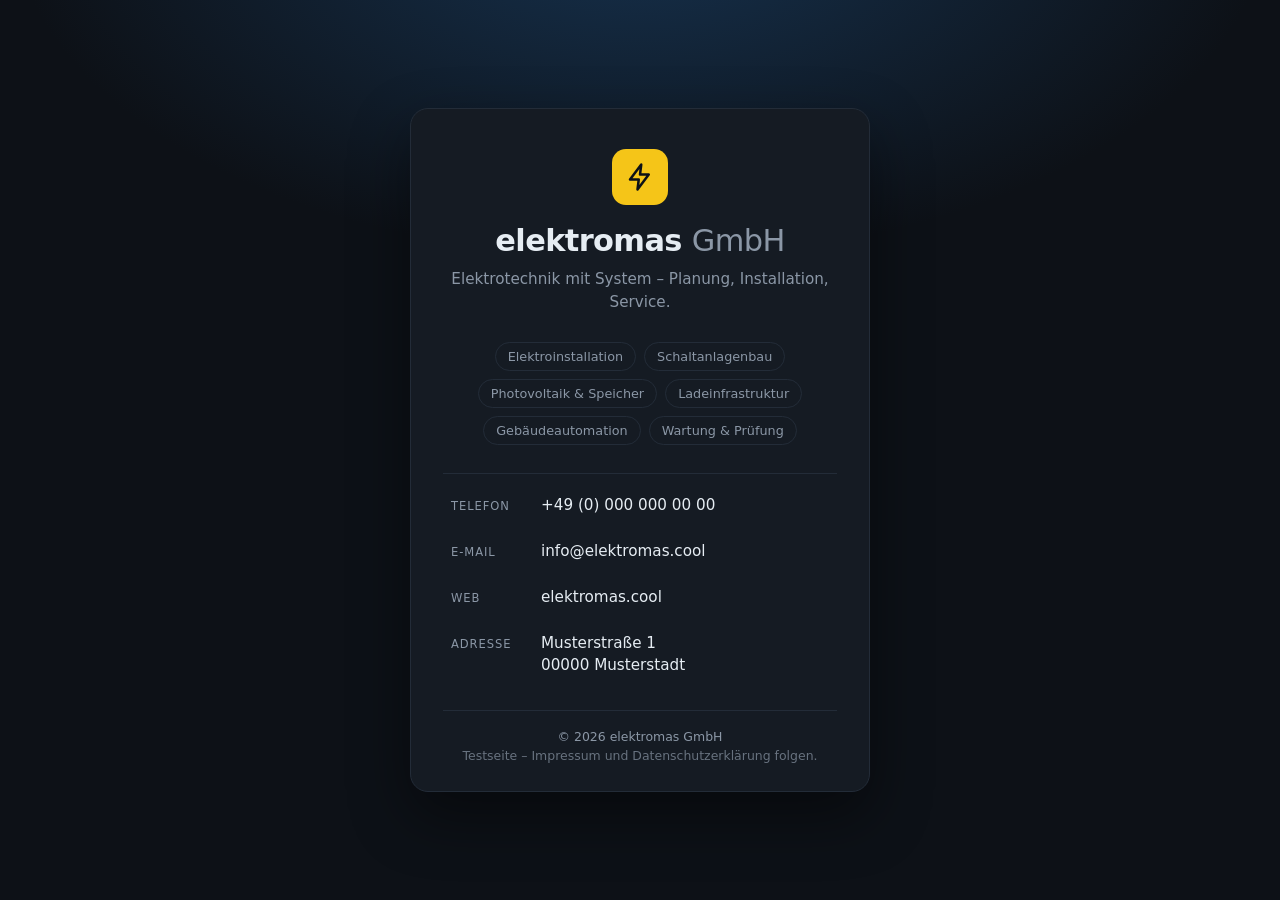
==== index.html @ c464e957 "Visitenkarten-Webseite der elektromas GmbH Statische Einstiegsseite mit Leistungen, Kontaktblock und" ====
<!DOCTYPE html>
<html lang="de">
<head>
  <meta charset="utf-8">
  <meta name="viewport" content="width=device-width, initial-scale=1">
  <title>elektromas GmbH – Elektrotechnik</title>
  <meta name="description" content="elektromas GmbH – Ihr Partner für Elektrotechnik, Installation und Energietechnik.">
  <link rel="icon" href="favicon.svg" type="image/svg+xml">
  <link rel="stylesheet" href="style.css">
</head>
<body>

  <main class="card">

    <header class="card__head">
      <div class="mark" aria-hidden="true">
        <svg viewBox="0 0 24 24" fill="none" stroke="currentColor" stroke-width="2"
             stroke-linecap="round" stroke-linejoin="round">
          <path d="M13 2 4 14h7l-1 8 9-12h-7l1-8z"/>
        </svg>
      </div>
      <h1>elektromas <span>GmbH</span></h1>
      <p class="tagline">Elektrotechnik mit System – Planung, Installation, Service.</p>
    </header>

    <section class="services" aria-label="Leistungen">
      <ul>
        <li>Elektroinstallation</li>
        <li>Schaltanlagenbau</li>
        <li>Photovoltaik &amp; Speicher</li>
        <li>Ladeinfrastruktur</li>
        <li>Gebäudeautomation</li>
        <li>Wartung &amp; Prüfung</li>
      </ul>
    </section>

    <!-- TODO: Kontaktdaten durch die echten Firmendaten ersetzen -->
    <section class="contact" aria-label="Kontakt">
      <a class="contact__row" href="tel:+490000000000">
        <span class="contact__label">Telefon</span>
        <span class="contact__value">+49 (0) 000 000 00 00</span>
      </a>
      <a class="contact__row" href="mailto:info@elektromas.cool">
        <span class="contact__label">E-Mail</span>
        <span class="contact__value">info@elektromas.cool</span>
      </a>
      <a class="contact__row" href="https://elektromas.cool">
        <span class="contact__label">Web</span>
        <span class="contact__value">elektromas.cool</span>
      </a>
      <div class="contact__row contact__row--static">
        <span class="contact__label">Adresse</span>
        <span class="contact__value">Musterstraße 1<br>00000 Musterstadt</span>
      </div>
    </section>

    <footer class="card__foot">
      <p>&copy; <span id="year">2026</span> elektromas GmbH</p>
      <p class="note">Testseite – Impressum und Datenschutzerklärung folgen.</p>
    </footer>

  </main>

  <script>
    document.getElementById('year').textContent = new Date().getFullYear();
  </script>

</body>
</html>
---- style.css ----
:root {
  --bg: #0d1117;
  --bg-glow: #16324f;
  --card: #151b23;
  --border: #232c38;
  --text: #e6edf3;
  --muted: #8b97a6;
  --accent: #f5c518;
  --radius: 18px;
}

* { box-sizing: border-box; margin: 0; padding: 0; }

body {
  min-height: 100vh;
  display: flex;
  align-items: center;
  justify-content: center;
  padding: 24px;
  font-family: "Segoe UI", system-ui, -apple-system, Roboto, Helvetica, Arial, sans-serif;
  color: var(--text);
  background:
    radial-gradient(900px 500px at 50% -10%, var(--bg-glow), transparent 70%),
    var(--bg);
}

.card {
  width: 100%;
  max-width: 460px;
  background: var(--card);
  border: 1px solid var(--border);
  border-radius: var(--radius);
  padding: 40px 32px 28px;
  box-shadow: 0 24px 60px rgba(0, 0, 0, .45);
}

/* Kopf */
.card__head { text-align: center; }

.mark {
  width: 56px;
  height: 56px;
  margin: 0 auto 18px;
  display: grid;
  place-items: center;
  border-radius: 14px;
  color: #0d1117;
  background: var(--accent);
}
.mark svg { width: 30px; height: 30px; }

h1 {
  font-size: 1.9rem;
  font-weight: 600;
  letter-spacing: -.02em;
}
h1 span { color: var(--muted); font-weight: 400; }

.tagline {
  margin-top: 10px;
  font-size: .95rem;
  line-height: 1.5;
  color: var(--muted);
}

/* Leistungen */
.services { margin: 28px 0; }

.services ul {
  display: flex;
  flex-wrap: wrap;
  gap: 8px;
  justify-content: center;
  list-style: none;
}

.services li {
  font-size: .8rem;
  padding: 6px 12px;
  border: 1px solid var(--border);
  border-radius: 999px;
  color: var(--muted);
}

/* Kontakt */
.contact {
  border-top: 1px solid var(--border);
  padding-top: 8px;
}

.contact__row {
  display: flex;
  align-items: baseline;
  gap: 16px;
  padding: 12px 8px;
  border-radius: 10px;
  text-decoration: none;
  color: inherit;
  transition: background .15s ease;
}
.contact__row:hover { background: rgba(255, 255, 255, .04); }
.contact__row--static:hover { background: none; }

.contact__label {
  flex: 0 0 74px;
  font-size: .72rem;
  text-transform: uppercase;
  letter-spacing: .08em;
  color: var(--muted);
}

.contact__value {
  font-size: .95rem;
  line-height: 1.45;
}
a.contact__row:hover .contact__value { color: var(--accent); }

/* Fuß */
.card__foot {
  margin-top: 22px;
  padding-top: 18px;
  border-top: 1px solid var(--border);
  text-align: center;
  font-size: .78rem;
  color: var(--muted);
}
.card__foot .note { margin-top: 4px; opacity: .7; }

@media (max-width: 420px) {
  .card { padding: 32px 22px 24px; }
  h1 { font-size: 1.6rem; }
  .contact__label { flex-basis: 62px; }
}
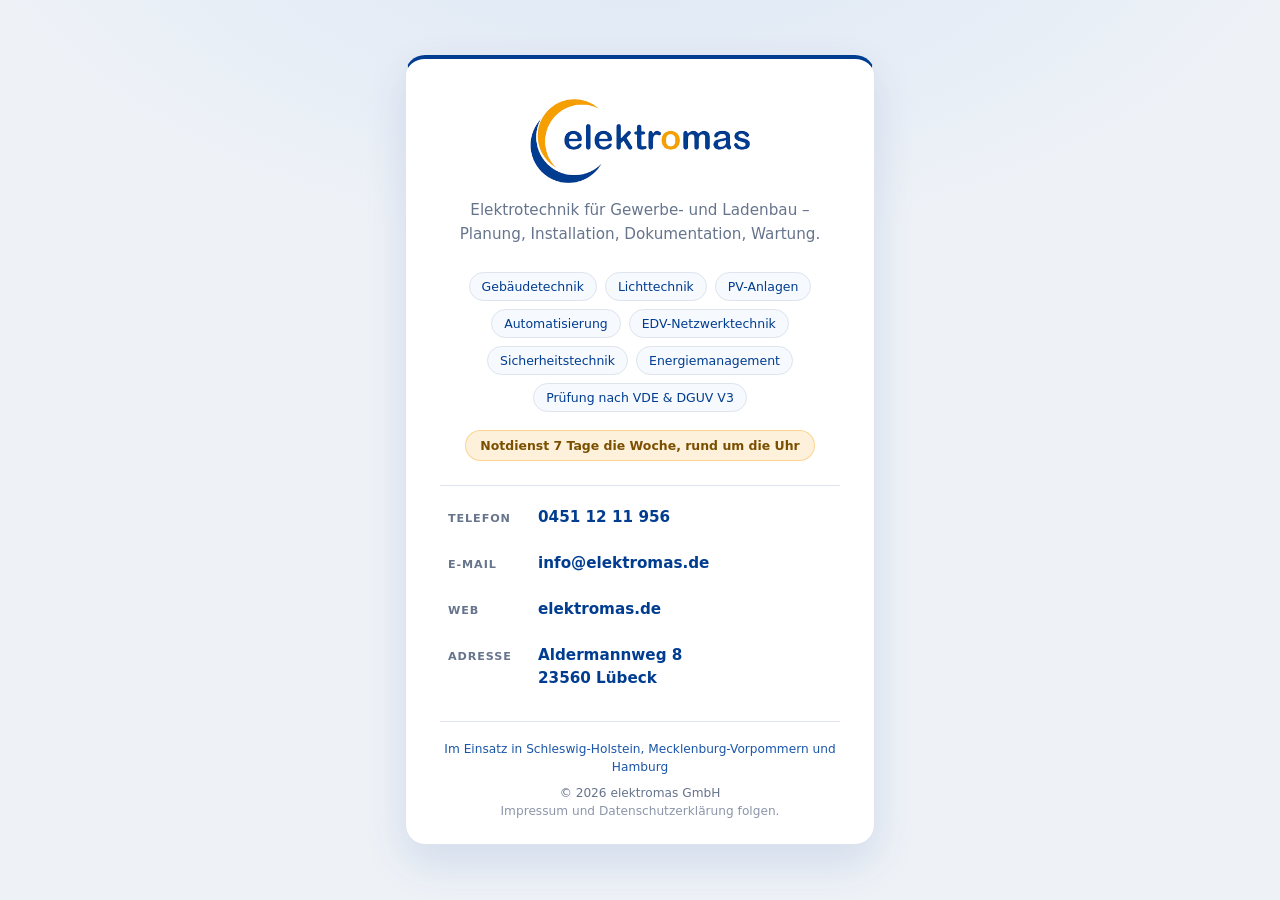
==== commit 6c186e12: "Echtes Logo und Firmendaten von elektromas.de übernehmen Logo und Favicons aus elektromas.de nach as" ====
--- a/index.html
+++ b/index.html
@@ -3,9 +3,10 @@
 <head>
   <meta charset="utf-8">
   <meta name="viewport" content="width=device-width, initial-scale=1">
-  <title>elektromas GmbH – Elektrotechnik</title>
-  <meta name="description" content="elektromas GmbH – Ihr Partner für Elektrotechnik, Installation und Energietechnik.">
-  <link rel="icon" href="favicon.svg" type="image/svg+xml">
+  <title>elektromas GmbH – Elektrotechnik aus Lübeck</title>
+  <meta name="description" content="elektromas GmbH, Lübeck – Elektrotechnik für Gewerbe- und Ladenbau: Planung, Installation, Dokumentation und Wartung. Notdienst rund um die Uhr.">
+  <link rel="icon" href="assets/favicon-32.png" sizes="32x32">
+  <link rel="apple-touch-icon" href="assets/favicon-192.png">
   <link rel="stylesheet" href="style.css">
 </head>
 <body>
@@ -13,50 +14,52 @@
   <main class="card">
 
     <header class="card__head">
-      <div class="mark" aria-hidden="true">
-        <svg viewBox="0 0 24 24" fill="none" stroke="currentColor" stroke-width="2"
-             stroke-linecap="round" stroke-linejoin="round">
-          <path d="M13 2 4 14h7l-1 8 9-12h-7l1-8z"/>
-        </svg>
-      </div>
-      <h1>elektromas <span>GmbH</span></h1>
-      <p class="tagline">Elektrotechnik mit System – Planung, Installation, Service.</p>
+      <img class="logo" src="assets/elektromas-logo.png" alt="elektromas GmbH"
+           width="389" height="149">
+      <p class="tagline">
+        Elektrotechnik für Gewerbe- und Ladenbau –<br>
+        Planung, Installation, Dokumentation, Wartung.
+      </p>
     </header>
 
     <section class="services" aria-label="Leistungen">
       <ul>
-        <li>Elektroinstallation</li>
-        <li>Schaltanlagenbau</li>
-        <li>Photovoltaik &amp; Speicher</li>
-        <li>Ladeinfrastruktur</li>
-        <li>Gebäudeautomation</li>
-        <li>Wartung &amp; Prüfung</li>
+        <li>Gebäudetechnik</li>
+        <li>Lichttechnik</li>
+        <li>PV-Anlagen</li>
+        <li>Automatisierung</li>
+        <li>EDV-Netzwerktechnik</li>
+        <li>Sicherheitstechnik</li>
+        <li>Energiemanagement</li>
+        <li>Prüfung nach VDE &amp; DGUV V3</li>
       </ul>
     </section>
 
-    <!-- TODO: Kontaktdaten durch die echten Firmendaten ersetzen -->
+    <p class="badge">Notdienst 7 Tage die Woche, rund um die Uhr</p>
+
     <section class="contact" aria-label="Kontakt">
-      <a class="contact__row" href="tel:+490000000000">
+      <a class="contact__row" href="tel:+494511211956">
         <span class="contact__label">Telefon</span>
-        <span class="contact__value">+49 (0) 000 000 00 00</span>
+        <span class="contact__value">0451 12 11 956</span>
       </a>
-      <a class="contact__row" href="mailto:info@elektromas.cool">
+      <a class="contact__row" href="mailto:info@elektromas.de">
         <span class="contact__label">E-Mail</span>
-        <span class="contact__value">info@elektromas.cool</span>
+        <span class="contact__value">info@elektromas.de</span>
       </a>
-      <a class="contact__row" href="https://elektromas.cool">
+      <a class="contact__row" href="https://elektromas.de">
         <span class="contact__label">Web</span>
-        <span class="contact__value">elektromas.cool</span>
+        <span class="contact__value">elektromas.de</span>
       </a>
-      <div class="contact__row contact__row--static">
+      <a class="contact__row" href="https://www.google.com/maps/search/?api=1&amp;query=Aldermannweg+8+23560+L%C3%BCbeck">
         <span class="contact__label">Adresse</span>
-        <span class="contact__value">Musterstraße 1<br>00000 Musterstadt</span>
-      </div>
+        <span class="contact__value">Aldermannweg 8<br>23560 Lübeck</span>
+      </a>
     </section>
 
     <footer class="card__foot">
+      <p class="region">Im Einsatz in Schleswig-Holstein, Mecklenburg-Vorpommern und Hamburg</p>
       <p>&copy; <span id="year">2026</span> elektromas GmbH</p>
-      <p class="note">Testseite – Impressum und Datenschutzerklärung folgen.</p>
+      <p class="note">Impressum und Datenschutzerklärung folgen.</p>
     </footer>
 
   </main>
--- a/style.css
+++ b/style.css
@@ -1,12 +1,13 @@
 :root {
-  --bg: #0d1117;
-  --bg-glow: #16324f;
-  --card: #151b23;
-  --border: #232c38;
-  --text: #e6edf3;
-  --muted: #8b97a6;
-  --accent: #f5c518;
-  --radius: 18px;
+  --blau: #003d90;
+  --blau-hell: #1a56a8;
+  --orange: #f69f00;
+  --page: #eef2f7;
+  --card: #ffffff;
+  --border: #dde4ed;
+  --text: #17233a;
+  --muted: #66748c;
+  --radius: 20px;
 }
 
 * { box-sizing: border-box; margin: 0; padding: 0; }
@@ -20,51 +21,41 @@
   font-family: "Segoe UI", system-ui, -apple-system, Roboto, Helvetica, Arial, sans-serif;
   color: var(--text);
   background:
-    radial-gradient(900px 500px at 50% -10%, var(--bg-glow), transparent 70%),
-    var(--bg);
+    radial-gradient(1000px 560px at 50% -15%, #dbe6f5, transparent 70%),
+    var(--page);
 }
 
 .card {
   width: 100%;
-  max-width: 460px;
+  max-width: 470px;
   background: var(--card);
   border: 1px solid var(--border);
   border-radius: var(--radius);
-  padding: 40px 32px 28px;
-  box-shadow: 0 24px 60px rgba(0, 0, 0, .45);
+  padding: 40px 34px 26px;
+  box-shadow: 0 18px 44px rgba(0, 61, 144, .12);
+  border-top: 4px solid var(--blau);
 }
 
 /* Kopf */
 .card__head { text-align: center; }
 
-.mark {
-  width: 56px;
-  height: 56px;
-  margin: 0 auto 18px;
-  display: grid;
-  place-items: center;
-  border-radius: 14px;
-  color: #0d1117;
-  background: var(--accent);
+.logo {
+  width: 220px;
+  max-width: 100%;
+  height: auto;
+  display: block;
+  margin: 0 auto;
 }
-.mark svg { width: 30px; height: 30px; }
-
-h1 {
-  font-size: 1.9rem;
-  font-weight: 600;
-  letter-spacing: -.02em;
-}
-h1 span { color: var(--muted); font-weight: 400; }
 
 .tagline {
-  margin-top: 10px;
+  margin-top: 16px;
   font-size: .95rem;
-  line-height: 1.5;
+  line-height: 1.55;
   color: var(--muted);
 }
 
 /* Leistungen */
-.services { margin: 28px 0; }
+.services { margin: 26px 0 18px; }
 
 .services ul {
   display: flex;
@@ -75,11 +66,27 @@
 }
 
 .services li {
-  font-size: .8rem;
+  font-size: .78rem;
   padding: 6px 12px;
   border: 1px solid var(--border);
   border-radius: 999px;
-  color: var(--muted);
+  color: var(--blau);
+  background: #f6f9fd;
+}
+
+/* Notdienst-Hinweis */
+.badge {
+  margin: 0 auto 24px;
+  width: fit-content;
+  max-width: 100%;
+  text-align: center;
+  font-size: .78rem;
+  font-weight: 600;
+  color: #7a4f00;
+  background: rgba(246, 159, 0, .14);
+  border: 1px solid rgba(246, 159, 0, .35);
+  border-radius: 999px;
+  padding: 7px 14px;
 }
 
 /* Kontakt */
@@ -98,12 +105,13 @@
   color: inherit;
   transition: background .15s ease;
 }
-.contact__row:hover { background: rgba(255, 255, 255, .04); }
-.contact__row--static:hover { background: none; }
+.contact__row:hover,
+.contact__row:focus-visible { background: #f2f6fc; }
 
 .contact__label {
   flex: 0 0 74px;
-  font-size: .72rem;
+  font-size: .7rem;
+  font-weight: 600;
   text-transform: uppercase;
   letter-spacing: .08em;
   color: var(--muted);
@@ -111,23 +119,31 @@
 
 .contact__value {
   font-size: .95rem;
+  font-weight: 600;
   line-height: 1.45;
+  color: var(--blau);
 }
-a.contact__row:hover .contact__value { color: var(--accent); }
+.contact__row:hover .contact__value { color: var(--orange); }
 
 /* Fuß */
 .card__foot {
-  margin-top: 22px;
+  margin-top: 20px;
   padding-top: 18px;
   border-top: 1px solid var(--border);
   text-align: center;
-  font-size: .78rem;
+  font-size: .76rem;
   color: var(--muted);
 }
-.card__foot .note { margin-top: 4px; opacity: .7; }
+.card__foot .region {
+  margin-bottom: 10px;
+  line-height: 1.5;
+  color: var(--blau-hell);
+}
+.card__foot .note { margin-top: 4px; opacity: .75; }
 
 @media (max-width: 420px) {
-  .card { padding: 32px 22px 24px; }
-  h1 { font-size: 1.6rem; }
+  body { padding: 16px; }
+  .card { padding: 32px 22px 22px; }
+  .logo { width: 185px; }
   .contact__label { flex-basis: 62px; }
 }
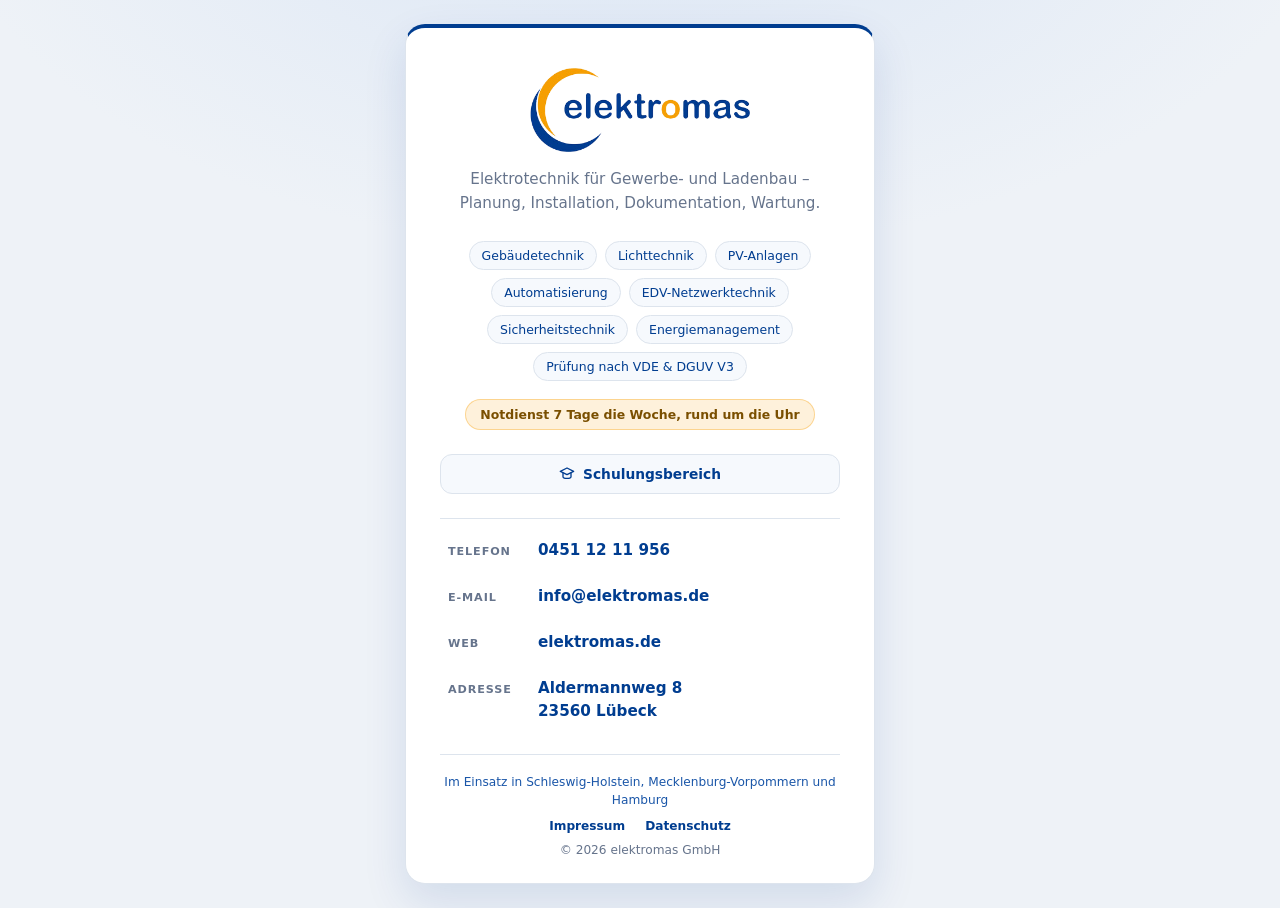
==== commit 5d379f5a: "Impressum und Datenschutzerklärung ergänzen Beide Seiten als eigene Unterseiten, im Footer aller Sei" ====
--- a/index.html
+++ b/index.html
@@ -37,6 +37,15 @@
 
     <p class="badge">Notdienst 7 Tage die Woche, rund um die Uhr</p>
 
+    <a class="card__link" href="schulung/">
+      <svg viewBox="0 0 24 24" fill="none" stroke="currentColor" stroke-width="2"
+           stroke-linecap="round" stroke-linejoin="round" aria-hidden="true">
+        <path d="M12 3 2 8l10 5 10-5-10-5z"/>
+        <path d="M6 10.5V16c0 1.1 2.7 2.5 6 2.5s6-1.4 6-2.5v-5.5"/>
+      </svg>
+      Schulungsbereich
+    </a>
+
     <section class="contact" aria-label="Kontakt">
       <a class="contact__row" href="tel:+494511211956">
         <span class="contact__label">Telefon</span>
@@ -58,8 +67,11 @@
 
     <footer class="card__foot">
       <p class="region">Im Einsatz in Schleswig-Holstein, Mecklenburg-Vorpommern und Hamburg</p>
+      <nav class="legal__nav">
+        <a href="impressum.html">Impressum</a>
+        <a href="datenschutz.html">Datenschutz</a>
+      </nav>
       <p>&copy; <span id="year">2026</span> elektromas GmbH</p>
-      <p class="note">Impressum und Datenschutzerklärung folgen.</p>
     </footer>
 
   </main>
--- a/style.css
+++ b/style.css
@@ -147,3 +147,127 @@
   .logo { width: 185px; }
   .contact__label { flex-basis: 62px; }
 }
+
+/* Verweis auf den Schulungsbereich */
+.card__link {
+  display: flex;
+  align-items: center;
+  justify-content: center;
+  gap: 8px;
+  margin: 0 0 24px;
+  padding: 11px 16px;
+  border: 1px solid var(--border);
+  border-radius: 12px;
+  background: #f6f9fd;
+  font-size: .86rem;
+  font-weight: 600;
+  color: var(--blau);
+  text-decoration: none;
+  transition: background .15s ease, border-color .15s ease, color .15s ease;
+}
+.card__link:hover,
+.card__link:focus-visible { background: #eaf1fb; border-color: #c3d4ec; color: var(--orange); }
+.card__link svg { width: 16px; height: 16px; }
+
+/* ---------------------------------------------------------------
+   Rechtsseiten (Impressum, Datenschutz)
+   --------------------------------------------------------------- */
+
+body.page {
+  align-items: flex-start;
+  padding-top: 40px;
+  padding-bottom: 40px;
+}
+
+.card--wide {
+  max-width: 720px;
+  padding: 36px 40px 26px;
+}
+
+.legal__head {
+  text-align: center;
+  padding-bottom: 22px;
+  border-bottom: 1px solid var(--border);
+}
+
+.logo-link { display: inline-block; }
+.logo--small { width: 168px; }
+
+.legal__head h1 {
+  margin-top: 16px;
+  font-size: 1.5rem;
+  font-weight: 600;
+  color: var(--blau);
+  letter-spacing: -.01em;
+}
+
+.legal {
+  padding-top: 4px;
+  font-size: .92rem;
+  line-height: 1.65;
+}
+
+.legal .lead {
+  margin: 22px 0 4px;
+  padding: 14px 16px;
+  border-left: 3px solid var(--orange);
+  background: #fdf6e9;
+  border-radius: 0 8px 8px 0;
+  color: #5c4a2a;
+}
+
+.legal h2 {
+  margin: 26px 0 8px;
+  font-size: 1rem;
+  font-weight: 700;
+  color: var(--blau);
+}
+
+.legal h3 {
+  margin: 20px 0 6px;
+  font-size: .92rem;
+  font-weight: 700;
+  color: var(--blau-hell);
+}
+
+.legal p { margin-bottom: 10px; }
+
+.legal ul {
+  margin: 0 0 12px 20px;
+  padding: 0;
+}
+.legal li { margin-bottom: 4px; }
+
+.legal a {
+  color: var(--blau);
+  text-decoration-color: rgba(0, 61, 144, .35);
+  text-underline-offset: 2px;
+}
+.legal a:hover { color: var(--orange); }
+
+.legal .stand {
+  margin-top: 22px;
+  font-size: .82rem;
+  color: var(--muted);
+  font-style: italic;
+}
+
+.legal__nav {
+  display: flex;
+  gap: 20px;
+  justify-content: center;
+  margin-bottom: 10px;
+}
+.legal__nav a {
+  color: var(--blau);
+  font-weight: 600;
+  text-decoration: none;
+}
+.legal__nav a:hover { color: var(--orange); text-decoration: underline; }
+
+@media (max-width: 560px) {
+  body.page { padding: 16px; }
+  .card--wide { padding: 28px 20px 20px; }
+  .logo--small { width: 145px; }
+  .legal__head h1 { font-size: 1.3rem; }
+}
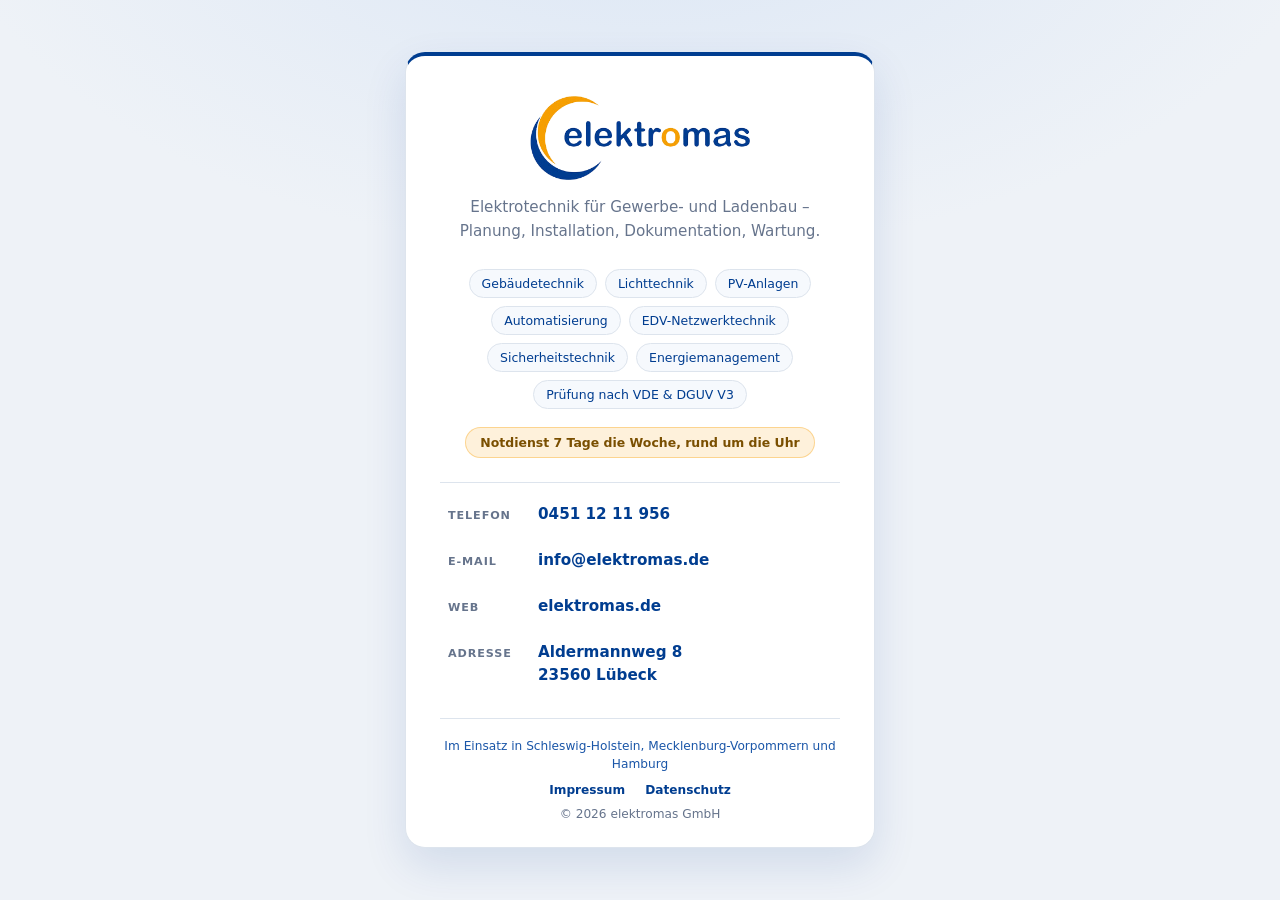
==== commit 120cfbd6: "Schulungsbereich vorerst aus der Seite herausnehmen Der Link auf /schulung/ war aus einer parallelen" ====
--- a/index.html
+++ b/index.html
@@ -37,15 +37,6 @@
 
     <p class="badge">Notdienst 7 Tage die Woche, rund um die Uhr</p>
 
-    <a class="card__link" href="schulung/">
-      <svg viewBox="0 0 24 24" fill="none" stroke="currentColor" stroke-width="2"
-           stroke-linecap="round" stroke-linejoin="round" aria-hidden="true">
-        <path d="M12 3 2 8l10 5 10-5-10-5z"/>
-        <path d="M6 10.5V16c0 1.1 2.7 2.5 6 2.5s6-1.4 6-2.5v-5.5"/>
-      </svg>
-      Schulungsbereich
-    </a>
-
     <section class="contact" aria-label="Kontakt">
       <a class="contact__row" href="tel:+494511211956">
         <span class="contact__label">Telefon</span>
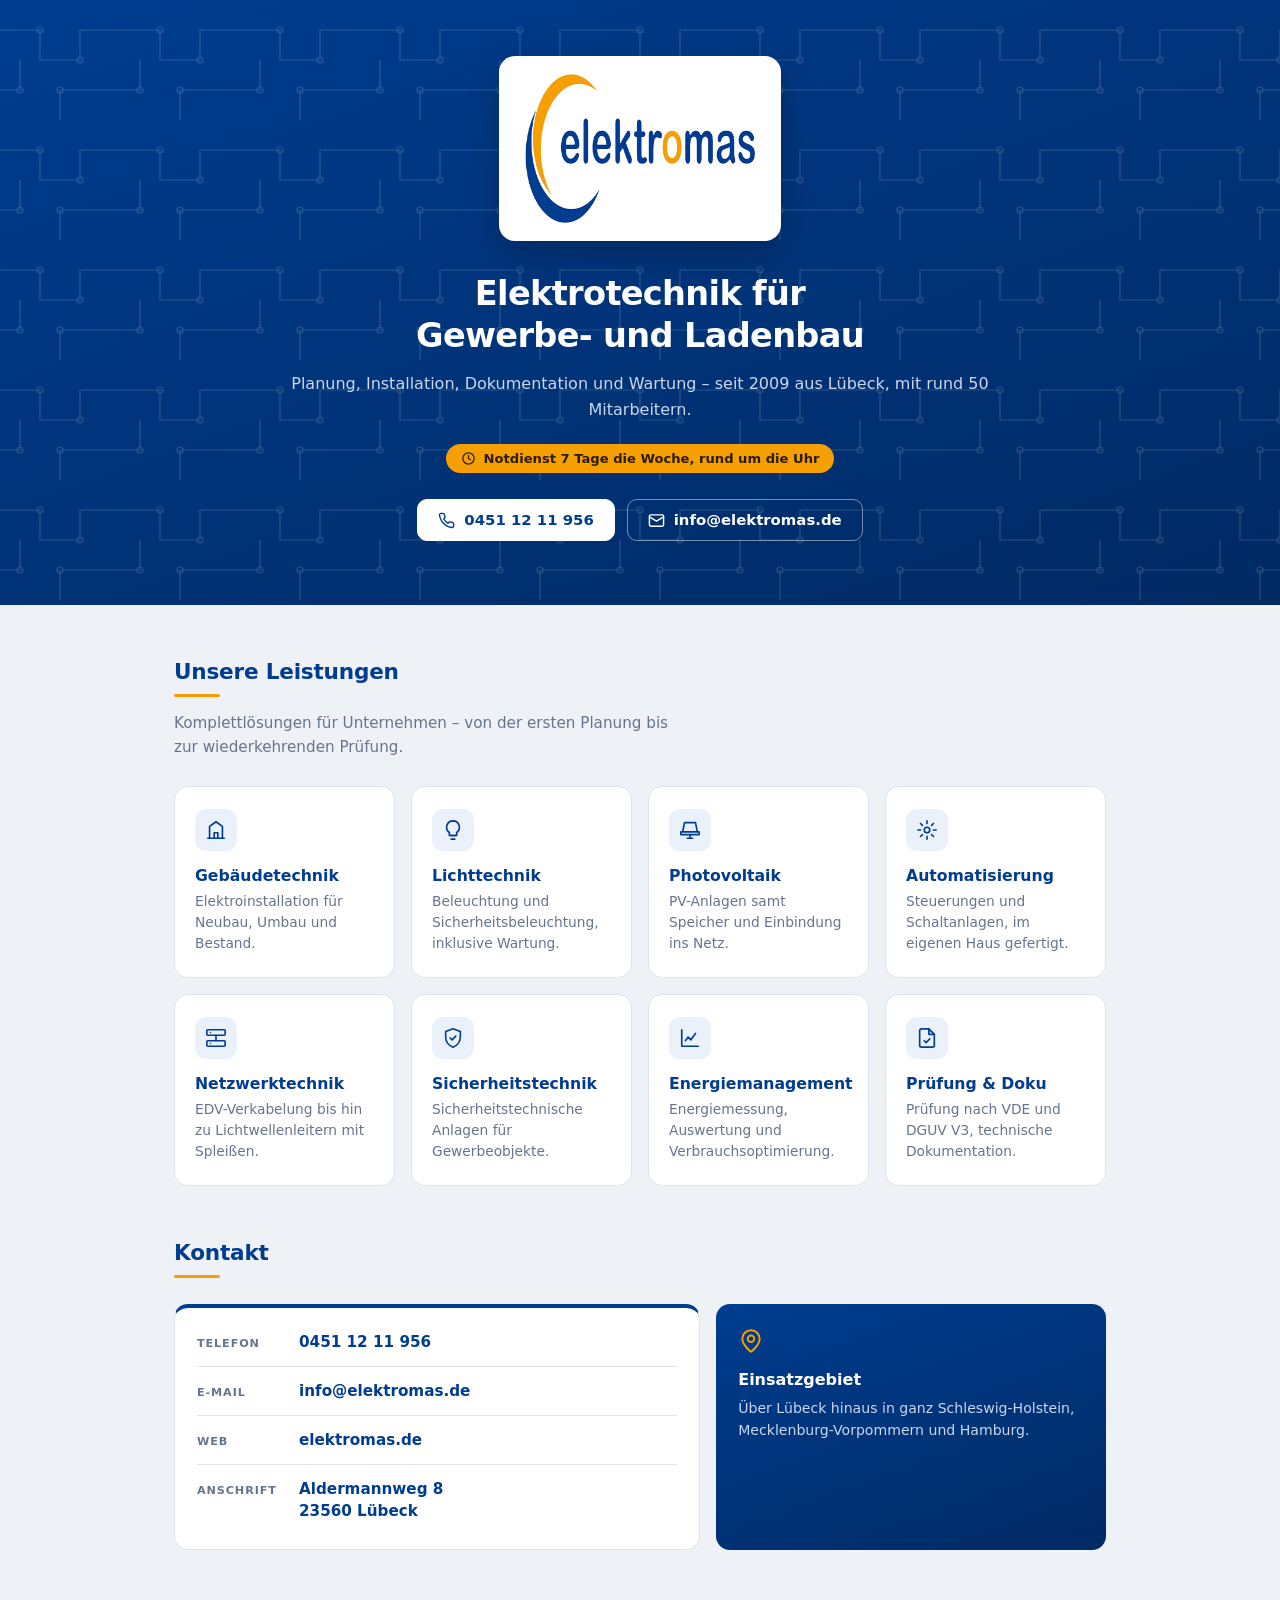
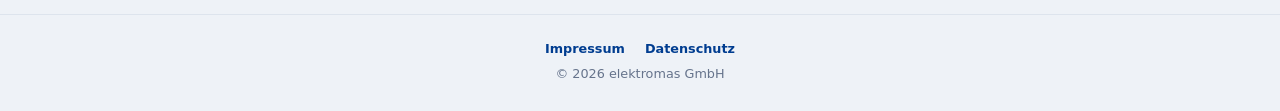
==== commit 8b450d8c: "Startseite grafisch aufwerten, Schulungsbereich unter /Schulungen Die Visitenkarte war eine schlicht" ====
--- a/index.html
+++ b/index.html
@@ -9,63 +9,211 @@
   <link rel="apple-touch-icon" href="assets/favicon-192.png">
   <link rel="stylesheet" href="style.css">
 </head>
-<body>
-
-  <main class="card">
-
-    <header class="card__head">
-      <img class="logo" src="assets/elektromas-logo.png" alt="elektromas GmbH"
-           width="389" height="149">
-      <p class="tagline">
-        Elektrotechnik für Gewerbe- und Ladenbau –<br>
-        Planung, Installation, Dokumentation, Wartung.
+<body class="home">
+
+  <header class="hero">
+    <div class="hero__deko" aria-hidden="true"></div>
+
+    <div class="hero__inner">
+      <div class="hero__plate">
+        <img src="assets/elektromas-logo.png" alt="elektromas GmbH"
+             width="389" height="149">
+      </div>
+
+      <h1>Elektrotechnik für Gewerbe&#8209;&nbsp;und&nbsp;Ladenbau</h1>
+      <p class="hero__sub">
+        Planung, Installation, Dokumentation und Wartung –
+        seit 2009 aus Lübeck, mit rund 50 Mitarbeitern.
       </p>
-    </header>
-
-    <section class="services" aria-label="Leistungen">
-      <ul>
-        <li>Gebäudetechnik</li>
-        <li>Lichttechnik</li>
-        <li>PV-Anlagen</li>
-        <li>Automatisierung</li>
-        <li>EDV-Netzwerktechnik</li>
-        <li>Sicherheitstechnik</li>
-        <li>Energiemanagement</li>
-        <li>Prüfung nach VDE &amp; DGUV V3</li>
+
+      <p class="hero__notdienst">
+        <svg viewBox="0 0 24 24" fill="none" stroke="currentColor" stroke-width="2"
+             stroke-linecap="round" stroke-linejoin="round" aria-hidden="true">
+          <circle cx="12" cy="12" r="9"/><path d="M12 7v5l3 2"/>
+        </svg>
+        Notdienst 7 Tage die Woche, rund um die Uhr
+      </p>
+
+      <div class="hero__actions">
+        <a class="btn btn--primary" href="tel:+494511211956">
+          <svg viewBox="0 0 24 24" fill="none" stroke="currentColor" stroke-width="2"
+               stroke-linecap="round" stroke-linejoin="round" aria-hidden="true">
+            <path d="M22 16.9v3a2 2 0 0 1-2.2 2 19.8 19.8 0 0 1-8.6-3.1 19.5 19.5 0 0 1-6-6A19.8 19.8 0 0 1 2.1 4.2 2 2 0 0 1 4.1 2h3a2 2 0 0 1 2 1.7c.1 1 .3 1.9.6 2.8a2 2 0 0 1-.5 2.1L8.1 9.9a16 16 0 0 0 6 6l1.3-1.3a2 2 0 0 1 2.1-.5c.9.3 1.8.5 2.8.6a2 2 0 0 1 1.7 2z"/>
+          </svg>
+          0451 12 11 956
+        </a>
+        <a class="btn" href="mailto:info@elektromas.de">
+          <svg viewBox="0 0 24 24" fill="none" stroke="currentColor" stroke-width="2"
+               stroke-linecap="round" stroke-linejoin="round" aria-hidden="true">
+            <rect x="2" y="4" width="20" height="16" rx="2"/><path d="m2 7 10 6 10-6"/>
+          </svg>
+          info@elektromas.de
+        </a>
+      </div>
+    </div>
+  </header>
+
+  <main class="container">
+
+    <section class="block" aria-labelledby="leistungen">
+      <h2 id="leistungen">Unsere Leistungen</h2>
+      <p class="block__lead">
+        Komplettlösungen für Unternehmen – von der ersten Planung
+        bis zur wiederkehrenden Prüfung.
+      </p>
+
+      <ul class="kacheln">
+        <li class="kachel">
+          <span class="kachel__icon">
+            <svg viewBox="0 0 24 24" fill="none" stroke="currentColor" stroke-width="1.8"
+                 stroke-linecap="round" stroke-linejoin="round" aria-hidden="true">
+              <path d="M3 21h18M5 21V8l7-5 7 5v13"/><path d="M10 21v-6h4v6"/>
+            </svg>
+          </span>
+          <h3>Gebäudetechnik</h3>
+          <p>Elektroinstallation für Neubau, Umbau und Bestand.</p>
+        </li>
+
+        <li class="kachel">
+          <span class="kachel__icon">
+            <svg viewBox="0 0 24 24" fill="none" stroke="currentColor" stroke-width="1.8"
+                 stroke-linecap="round" stroke-linejoin="round" aria-hidden="true">
+              <path d="M9 18h6M10 22h4"/>
+              <path d="M12 2a7 7 0 0 0-4 12.7V18h8v-3.3A7 7 0 0 0 12 2z"/>
+            </svg>
+          </span>
+          <h3>Lichttechnik</h3>
+          <p>Beleuchtung und Sicherheitsbeleuchtung, inklusive Wartung.</p>
+        </li>
+
+        <li class="kachel">
+          <span class="kachel__icon">
+            <svg viewBox="0 0 24 24" fill="none" stroke="currentColor" stroke-width="1.8"
+                 stroke-linecap="round" stroke-linejoin="round" aria-hidden="true">
+              <path d="M4 14h16L18 4H6L4 14zM2 14h20v3H2z"/><path d="M12 17v4M9 21h6"/>
+            </svg>
+          </span>
+          <h3>Photovoltaik</h3>
+          <p>PV-Anlagen samt Speicher und Einbindung ins Netz.</p>
+        </li>
+
+        <li class="kachel">
+          <span class="kachel__icon">
+            <svg viewBox="0 0 24 24" fill="none" stroke="currentColor" stroke-width="1.8"
+                 stroke-linecap="round" stroke-linejoin="round" aria-hidden="true">
+              <circle cx="12" cy="12" r="3"/>
+              <path d="M12 2v3M12 19v3M2 12h3M19 12h3M4.9 4.9 7 7M17 17l2.1 2.1M19.1 4.9 17 7M7 17l-2.1 2.1"/>
+            </svg>
+          </span>
+          <h3>Automatisierung</h3>
+          <p>Steuerungen und Schaltanlagen, im eigenen Haus gefertigt.</p>
+        </li>
+
+        <li class="kachel">
+          <span class="kachel__icon">
+            <svg viewBox="0 0 24 24" fill="none" stroke="currentColor" stroke-width="1.8"
+                 stroke-linecap="round" stroke-linejoin="round" aria-hidden="true">
+              <rect x="2" y="3" width="20" height="6" rx="1"/>
+              <rect x="2" y="15" width="20" height="6" rx="1"/>
+              <path d="M6 6h.01M6 18h.01M12 9v6"/>
+            </svg>
+          </span>
+          <h3>Netzwerktechnik</h3>
+          <p>EDV-Verkabelung bis hin zu Lichtwellenleitern mit Spleißen.</p>
+        </li>
+
+        <li class="kachel">
+          <span class="kachel__icon">
+            <svg viewBox="0 0 24 24" fill="none" stroke="currentColor" stroke-width="1.8"
+                 stroke-linecap="round" stroke-linejoin="round" aria-hidden="true">
+              <path d="M12 2 4 5v6c0 5 3.4 9.4 8 11 4.6-1.6 8-6 8-11V5l-8-3z"/>
+              <path d="m9 12 2 2 4-4"/>
+            </svg>
+          </span>
+          <h3>Sicherheitstechnik</h3>
+          <p>Sicherheitstechnische Anlagen für Gewerbeobjekte.</p>
+        </li>
+
+        <li class="kachel">
+          <span class="kachel__icon">
+            <svg viewBox="0 0 24 24" fill="none" stroke="currentColor" stroke-width="1.8"
+                 stroke-linecap="round" stroke-linejoin="round" aria-hidden="true">
+              <path d="M3 3v18h18"/><path d="m7 15 3-4 3 3 5-7"/>
+            </svg>
+          </span>
+          <h3>Energiemanagement</h3>
+          <p>Energiemessung, Auswertung und Verbrauchsoptimierung.</p>
+        </li>
+
+        <li class="kachel">
+          <span class="kachel__icon">
+            <svg viewBox="0 0 24 24" fill="none" stroke="currentColor" stroke-width="1.8"
+                 stroke-linecap="round" stroke-linejoin="round" aria-hidden="true">
+              <path d="M14 2H6a2 2 0 0 0-2 2v16a2 2 0 0 0 2 2h12a2 2 0 0 0 2-2V8z"/>
+              <path d="M14 2v6h6"/><path d="m9 15 2 2 4-4"/>
+            </svg>
+          </span>
+          <h3>Prüfung &amp; Doku</h3>
+          <p>Prüfung nach VDE und DGUV V3, technische Dokumentation.</p>
+        </li>
       </ul>
     </section>
 
-    <p class="badge">Notdienst 7 Tage die Woche, rund um die Uhr</p>
-
-    <section class="contact" aria-label="Kontakt">
-      <a class="contact__row" href="tel:+494511211956">
-        <span class="contact__label">Telefon</span>
-        <span class="contact__value">0451 12 11 956</span>
-      </a>
-      <a class="contact__row" href="mailto:info@elektromas.de">
-        <span class="contact__label">E-Mail</span>
-        <span class="contact__value">info@elektromas.de</span>
-      </a>
-      <a class="contact__row" href="https://elektromas.de">
-        <span class="contact__label">Web</span>
-        <span class="contact__value">elektromas.de</span>
-      </a>
-      <a class="contact__row" href="https://www.google.com/maps/search/?api=1&amp;query=Aldermannweg+8+23560+L%C3%BCbeck">
-        <span class="contact__label">Adresse</span>
-        <span class="contact__value">Aldermannweg 8<br>23560 Lübeck</span>
-      </a>
+    <section class="block" aria-labelledby="kontakt">
+      <h2 id="kontakt">Kontakt</h2>
+
+      <div class="kontakt">
+        <div class="kontakt__karte">
+          <dl>
+            <div class="zeile">
+              <dt>Telefon</dt>
+              <dd><a href="tel:+494511211956">0451 12 11 956</a></dd>
+            </div>
+            <div class="zeile">
+              <dt>E-Mail</dt>
+              <dd><a href="mailto:info@elektromas.de">info@elektromas.de</a></dd>
+            </div>
+            <div class="zeile">
+              <dt>Web</dt>
+              <dd><a href="https://elektromas.de">elektromas.de</a></dd>
+            </div>
+            <div class="zeile">
+              <dt>Anschrift</dt>
+              <dd>
+                <a href="https://www.google.com/maps/search/?api=1&amp;query=Aldermannweg+8+23560+L%C3%BCbeck">
+                  Aldermannweg 8<br>23560 Lübeck
+                </a>
+              </dd>
+            </div>
+          </dl>
+        </div>
+
+        <div class="kontakt__region">
+          <svg viewBox="0 0 24 24" fill="none" stroke="currentColor" stroke-width="1.8"
+               stroke-linecap="round" stroke-linejoin="round" aria-hidden="true">
+            <path d="M20 10c0 6-8 12-8 12s-8-6-8-12a8 8 0 0 1 16 0z"/>
+            <circle cx="12" cy="10" r="3"/>
+          </svg>
+          <h3>Einsatzgebiet</h3>
+          <p>
+            Über Lübeck hinaus in ganz Schleswig-Holstein,
+            Mecklenburg-Vorpommern und Hamburg.
+          </p>
+        </div>
+      </div>
     </section>
 
-    <footer class="card__foot">
-      <p class="region">Im Einsatz in Schleswig-Holstein, Mecklenburg-Vorpommern und Hamburg</p>
+  </main>
+
+  <footer class="site-foot">
+    <div class="container">
       <nav class="legal__nav">
         <a href="impressum.html">Impressum</a>
         <a href="datenschutz.html">Datenschutz</a>
       </nav>
       <p>&copy; <span id="year">2026</span> elektromas GmbH</p>
-    </footer>
-
-  </main>
+    </div>
+  </footer>
 
   <script>
     document.getElementById('year').textContent = new Date().getFullYear();
--- a/style.css
+++ b/style.css
@@ -1,5 +1,12 @@
+/* ===========================================================================
+   elektromas.cool – gemeinsames Stylesheet
+   Wird von index.html, den Rechtsseiten und dem Schulungsbereich genutzt.
+   Keine externen Schriften oder Ressourcen: alles lädt vom eigenen Server.
+   =========================================================================== */
+
 :root {
   --blau: #003d90;
+  --blau-tief: #002a63;
   --blau-hell: #1a56a8;
   --orange: #f69f00;
   --page: #eef2f7;
@@ -14,12 +21,296 @@
 
 body {
   min-height: 100vh;
-  display: flex;
-  align-items: center;
-  justify-content: center;
-  padding: 24px;
   font-family: "Segoe UI", system-ui, -apple-system, Roboto, Helvetica, Arial, sans-serif;
   color: var(--text);
+  background: var(--page);
+  -webkit-text-size-adjust: 100%;
+}
+
+img { max-width: 100%; }
+
+.container {
+  width: 100%;
+  max-width: 980px;
+  margin: 0 auto;
+  padding: 0 24px;
+}
+
+/* ===========================================================================
+   Startseite
+   =========================================================================== */
+
+/* --- Kopfbereich --- */
+
+.hero {
+  position: relative;
+  overflow: hidden;
+  padding: 56px 24px 64px;
+  text-align: center;
+  color: #fff;
+  background: linear-gradient(160deg, var(--blau) 0%, var(--blau-tief) 100%);
+}
+
+/* Dezentes Leiterbahn-Muster, rein dekorativ. Als data-URI eingebettet,
+   damit kein zusätzlicher Netzwerkabruf nötig ist. */
+.hero__deko {
+  position: absolute;
+  inset: 0;
+  opacity: .16;
+  background-image: url("data:image/svg+xml,%3Csvg xmlns='http://www.w3.org/2000/svg' width='120' height='120' viewBox='0 0 120 120'%3E%3Cg fill='none' stroke='%23ffffff' stroke-width='1.2'%3E%3Cpath d='M0 30h40v30h40V30h40M0 90h20v-30M60 120V90h60'/%3E%3Ccircle cx='40' cy='30' r='3'/%3E%3Ccircle cx='80' cy='60' r='3'/%3E%3Ccircle cx='20' cy='90' r='3'/%3E%3Ccircle cx='60' cy='90' r='3'/%3E%3C/g%3E%3C/svg%3E");
+}
+
+.hero__inner {
+  position: relative;
+  max-width: 720px;
+  margin: 0 auto;
+}
+
+.hero__plate {
+  display: inline-block;
+  background: #fff;
+  border-radius: 16px;
+  padding: 18px 26px;
+  box-shadow: 0 14px 34px rgba(0, 0, 0, .22);
+}
+.hero__plate img { width: 230px; display: block; }
+
+.hero h1 {
+  margin-top: 28px;
+  font-size: clamp(1.5rem, 4.2vw, 2.1rem);
+  font-weight: 600;
+  line-height: 1.25;
+  letter-spacing: -.02em;
+}
+
+.hero__sub {
+  margin-top: 14px;
+  font-size: 1rem;
+  line-height: 1.6;
+  color: #c9d8ef;
+}
+
+.hero__notdienst {
+  display: inline-flex;
+  align-items: center;
+  gap: 8px;
+  margin-top: 22px;
+  padding: 7px 15px;
+  font-size: .82rem;
+  font-weight: 600;
+  color: #2a1c00;
+  background: var(--orange);
+  border-radius: 999px;
+}
+.hero__notdienst svg { width: 15px; height: 15px; flex: 0 0 auto; }
+
+.hero__actions {
+  display: flex;
+  flex-wrap: wrap;
+  gap: 12px;
+  justify-content: center;
+  margin-top: 26px;
+}
+
+.btn {
+  display: inline-flex;
+  align-items: center;
+  gap: 9px;
+  padding: 11px 20px;
+  font-size: .93rem;
+  font-weight: 600;
+  text-decoration: none;
+  border-radius: 10px;
+  border: 1px solid rgba(255, 255, 255, .45);
+  color: #fff;
+  transition: background .15s ease, border-color .15s ease, color .15s ease;
+}
+.btn svg { width: 17px; height: 17px; flex: 0 0 auto; }
+.btn:hover { background: rgba(255, 255, 255, .14); }
+
+.btn--primary {
+  background: #fff;
+  border-color: #fff;
+  color: var(--blau);
+}
+.btn--primary:hover { background: var(--orange); border-color: var(--orange); color: #2a1c00; }
+
+/* --- Inhaltsblöcke --- */
+
+.block { padding: 54px 0 0; }
+.block:last-child { padding-bottom: 8px; }
+
+.block h2 {
+  font-size: 1.35rem;
+  font-weight: 600;
+  color: var(--blau);
+  letter-spacing: -.01em;
+}
+.block h2::after {
+  content: "";
+  display: block;
+  width: 46px;
+  height: 3px;
+  margin-top: 10px;
+  border-radius: 2px;
+  background: var(--orange);
+}
+
+.block__lead {
+  margin-top: 14px;
+  max-width: 54ch;
+  font-size: .95rem;
+  line-height: 1.6;
+  color: var(--muted);
+}
+
+/* --- Leistungskacheln --- */
+
+.kacheln {
+  display: grid;
+  grid-template-columns: repeat(auto-fit, minmax(215px, 1fr));
+  gap: 16px;
+  margin-top: 26px;
+  list-style: none;
+}
+
+.kachel {
+  background: var(--card);
+  border: 1px solid var(--border);
+  border-radius: 14px;
+  padding: 22px 20px;
+  transition: transform .15s ease, box-shadow .15s ease, border-color .15s ease;
+}
+.kachel:hover {
+  transform: translateY(-3px);
+  border-color: #c3d4ec;
+  box-shadow: 0 14px 30px rgba(0, 61, 144, .11);
+}
+
+.kachel__icon {
+  display: grid;
+  place-items: center;
+  width: 42px;
+  height: 42px;
+  border-radius: 11px;
+  color: var(--blau);
+  background: #eaf1fb;
+}
+.kachel__icon svg { width: 22px; height: 22px; }
+
+.kachel h3 {
+  margin-top: 15px;
+  font-size: .98rem;
+  font-weight: 600;
+  color: var(--blau);
+}
+.kachel p {
+  margin-top: 6px;
+  font-size: .86rem;
+  line-height: 1.55;
+  color: var(--muted);
+}
+
+/* --- Kontakt --- */
+
+.kontakt {
+  display: grid;
+  grid-template-columns: 1.35fr 1fr;
+  gap: 16px;
+  margin-top: 26px;
+}
+
+.kontakt__karte {
+  background: var(--card);
+  border: 1px solid var(--border);
+  border-top: 4px solid var(--blau);
+  border-radius: 14px;
+  padding: 10px 22px 14px;
+}
+
+.kontakt__karte .zeile {
+  display: flex;
+  align-items: baseline;
+  gap: 16px;
+  padding: 13px 0;
+  border-bottom: 1px solid var(--border);
+}
+.kontakt__karte .zeile:last-child { border-bottom: 0; }
+
+.kontakt__karte dt {
+  flex: 0 0 86px;
+  font-size: .7rem;
+  font-weight: 600;
+  text-transform: uppercase;
+  letter-spacing: .08em;
+  color: var(--muted);
+}
+.kontakt__karte dd {
+  font-size: .95rem;
+  font-weight: 600;
+  line-height: 1.45;
+  color: var(--blau);
+}
+.kontakt__karte a {
+  color: inherit;
+  text-decoration: none;
+}
+.kontakt__karte a:hover { color: var(--orange); text-decoration: underline; }
+
+.kontakt__region {
+  background: linear-gradient(160deg, var(--blau) 0%, var(--blau-tief) 100%);
+  border-radius: 14px;
+  padding: 24px 22px;
+  color: #fff;
+}
+.kontakt__region svg { width: 26px; height: 26px; color: var(--orange); }
+.kontakt__region h3 {
+  margin-top: 12px;
+  font-size: 1rem;
+  font-weight: 600;
+}
+.kontakt__region p {
+  margin-top: 8px;
+  font-size: .88rem;
+  line-height: 1.6;
+  color: #c9d8ef;
+}
+
+/* --- Fußbereich --- */
+
+.site-foot {
+  margin-top: 56px;
+  padding: 26px 0 30px;
+  border-top: 1px solid var(--border);
+  text-align: center;
+  font-size: .8rem;
+  color: var(--muted);
+}
+
+@media (max-width: 720px) {
+  .hero { padding: 42px 20px 50px; }
+  .hero__plate { padding: 15px 20px; }
+  .hero__plate img { width: 185px; }
+  .kontakt { grid-template-columns: 1fr; }
+  .block { padding-top: 44px; }
+}
+
+@media (max-width: 420px) {
+  .container { padding: 0 18px; }
+  .hero__actions { flex-direction: column; }
+  .btn { justify-content: center; }
+  .kontakt__karte dt { flex-basis: 74px; }
+}
+
+/* ===========================================================================
+   Rechtsseiten (Impressum, Datenschutz)
+   =========================================================================== */
+
+body.page {
+  display: flex;
+  align-items: flex-start;
+  justify-content: center;
+  padding: 40px 24px;
   background:
     radial-gradient(1000px 560px at 50% -15%, #dbe6f5, transparent 70%),
     var(--page);
@@ -30,153 +321,10 @@
   max-width: 470px;
   background: var(--card);
   border: 1px solid var(--border);
+  border-top: 4px solid var(--blau);
   border-radius: var(--radius);
-  padding: 40px 34px 26px;
+  padding: 36px 34px 26px;
   box-shadow: 0 18px 44px rgba(0, 61, 144, .12);
-  border-top: 4px solid var(--blau);
-}
-
-/* Kopf */
-.card__head { text-align: center; }
-
-.logo {
-  width: 220px;
-  max-width: 100%;
-  height: auto;
-  display: block;
-  margin: 0 auto;
-}
-
-.tagline {
-  margin-top: 16px;
-  font-size: .95rem;
-  line-height: 1.55;
-  color: var(--muted);
-}
-
-/* Leistungen */
-.services { margin: 26px 0 18px; }
-
-.services ul {
-  display: flex;
-  flex-wrap: wrap;
-  gap: 8px;
-  justify-content: center;
-  list-style: none;
-}
-
-.services li {
-  font-size: .78rem;
-  padding: 6px 12px;
-  border: 1px solid var(--border);
-  border-radius: 999px;
-  color: var(--blau);
-  background: #f6f9fd;
-}
-
-/* Notdienst-Hinweis */
-.badge {
-  margin: 0 auto 24px;
-  width: fit-content;
-  max-width: 100%;
-  text-align: center;
-  font-size: .78rem;
-  font-weight: 600;
-  color: #7a4f00;
-  background: rgba(246, 159, 0, .14);
-  border: 1px solid rgba(246, 159, 0, .35);
-  border-radius: 999px;
-  padding: 7px 14px;
-}
-
-/* Kontakt */
-.contact {
-  border-top: 1px solid var(--border);
-  padding-top: 8px;
-}
-
-.contact__row {
-  display: flex;
-  align-items: baseline;
-  gap: 16px;
-  padding: 12px 8px;
-  border-radius: 10px;
-  text-decoration: none;
-  color: inherit;
-  transition: background .15s ease;
-}
-.contact__row:hover,
-.contact__row:focus-visible { background: #f2f6fc; }
-
-.contact__label {
-  flex: 0 0 74px;
-  font-size: .7rem;
-  font-weight: 600;
-  text-transform: uppercase;
-  letter-spacing: .08em;
-  color: var(--muted);
-}
-
-.contact__value {
-  font-size: .95rem;
-  font-weight: 600;
-  line-height: 1.45;
-  color: var(--blau);
-}
-.contact__row:hover .contact__value { color: var(--orange); }
-
-/* Fuß */
-.card__foot {
-  margin-top: 20px;
-  padding-top: 18px;
-  border-top: 1px solid var(--border);
-  text-align: center;
-  font-size: .76rem;
-  color: var(--muted);
-}
-.card__foot .region {
-  margin-bottom: 10px;
-  line-height: 1.5;
-  color: var(--blau-hell);
-}
-.card__foot .note { margin-top: 4px; opacity: .75; }
-
-@media (max-width: 420px) {
-  body { padding: 16px; }
-  .card { padding: 32px 22px 22px; }
-  .logo { width: 185px; }
-  .contact__label { flex-basis: 62px; }
-}
-
-/* Verweis auf den Schulungsbereich */
-.card__link {
-  display: flex;
-  align-items: center;
-  justify-content: center;
-  gap: 8px;
-  margin: 0 0 24px;
-  padding: 11px 16px;
-  border: 1px solid var(--border);
-  border-radius: 12px;
-  background: #f6f9fd;
-  font-size: .86rem;
-  font-weight: 600;
-  color: var(--blau);
-  text-decoration: none;
-  transition: background .15s ease, border-color .15s ease, color .15s ease;
-}
-.card__link:hover,
-.card__link:focus-visible { background: #eaf1fb; border-color: #c3d4ec; color: var(--orange); }
-.card__link svg { width: 16px; height: 16px; }
-
-/* ---------------------------------------------------------------
-   Rechtsseiten (Impressum, Datenschutz)
-   --------------------------------------------------------------- */
-
-body.page {
-  align-items: flex-start;
-  padding-top: 40px;
-  padding-bottom: 40px;
 }
 
 .card--wide {
@@ -191,6 +339,7 @@
 }
 
 .logo-link { display: inline-block; }
+.logo { display: block; margin: 0 auto; height: auto; }
 .logo--small { width: 168px; }
 
 .legal__head h1 {
@@ -252,6 +401,15 @@
   font-style: italic;
 }
 
+.card__foot {
+  margin-top: 20px;
+  padding-top: 18px;
+  border-top: 1px solid var(--border);
+  text-align: center;
+  font-size: .76rem;
+  color: var(--muted);
+}
+
 .legal__nav {
   display: flex;
   gap: 20px;
@@ -271,3 +429,26 @@
   .logo--small { width: 145px; }
   .legal__head h1 { font-size: 1.3rem; }
 }
+
+/* ===========================================================================
+   Verweis-Kachel (z. B. auf den Schulungsbereich)
+   =========================================================================== */
+
+.card__link {
+  display: flex;
+  align-items: center;
+  justify-content: center;
+  gap: 9px;
+  padding: 12px 18px;
+  font-size: .9rem;
+  font-weight: 600;
+  text-decoration: none;
+  color: var(--blau);
+  background: #f6f9fd;
+  border: 1px solid var(--border);
+  border-radius: 10px;
+  transition: background .15s ease, border-color .15s ease, color .15s ease;
+}
+.card__link:hover,
+.card__link:focus-visible { background: #eaf1fb; border-color: #c3d4ec; color: var(--orange); }
+.card__link svg { width: 16px; height: 16px; }
